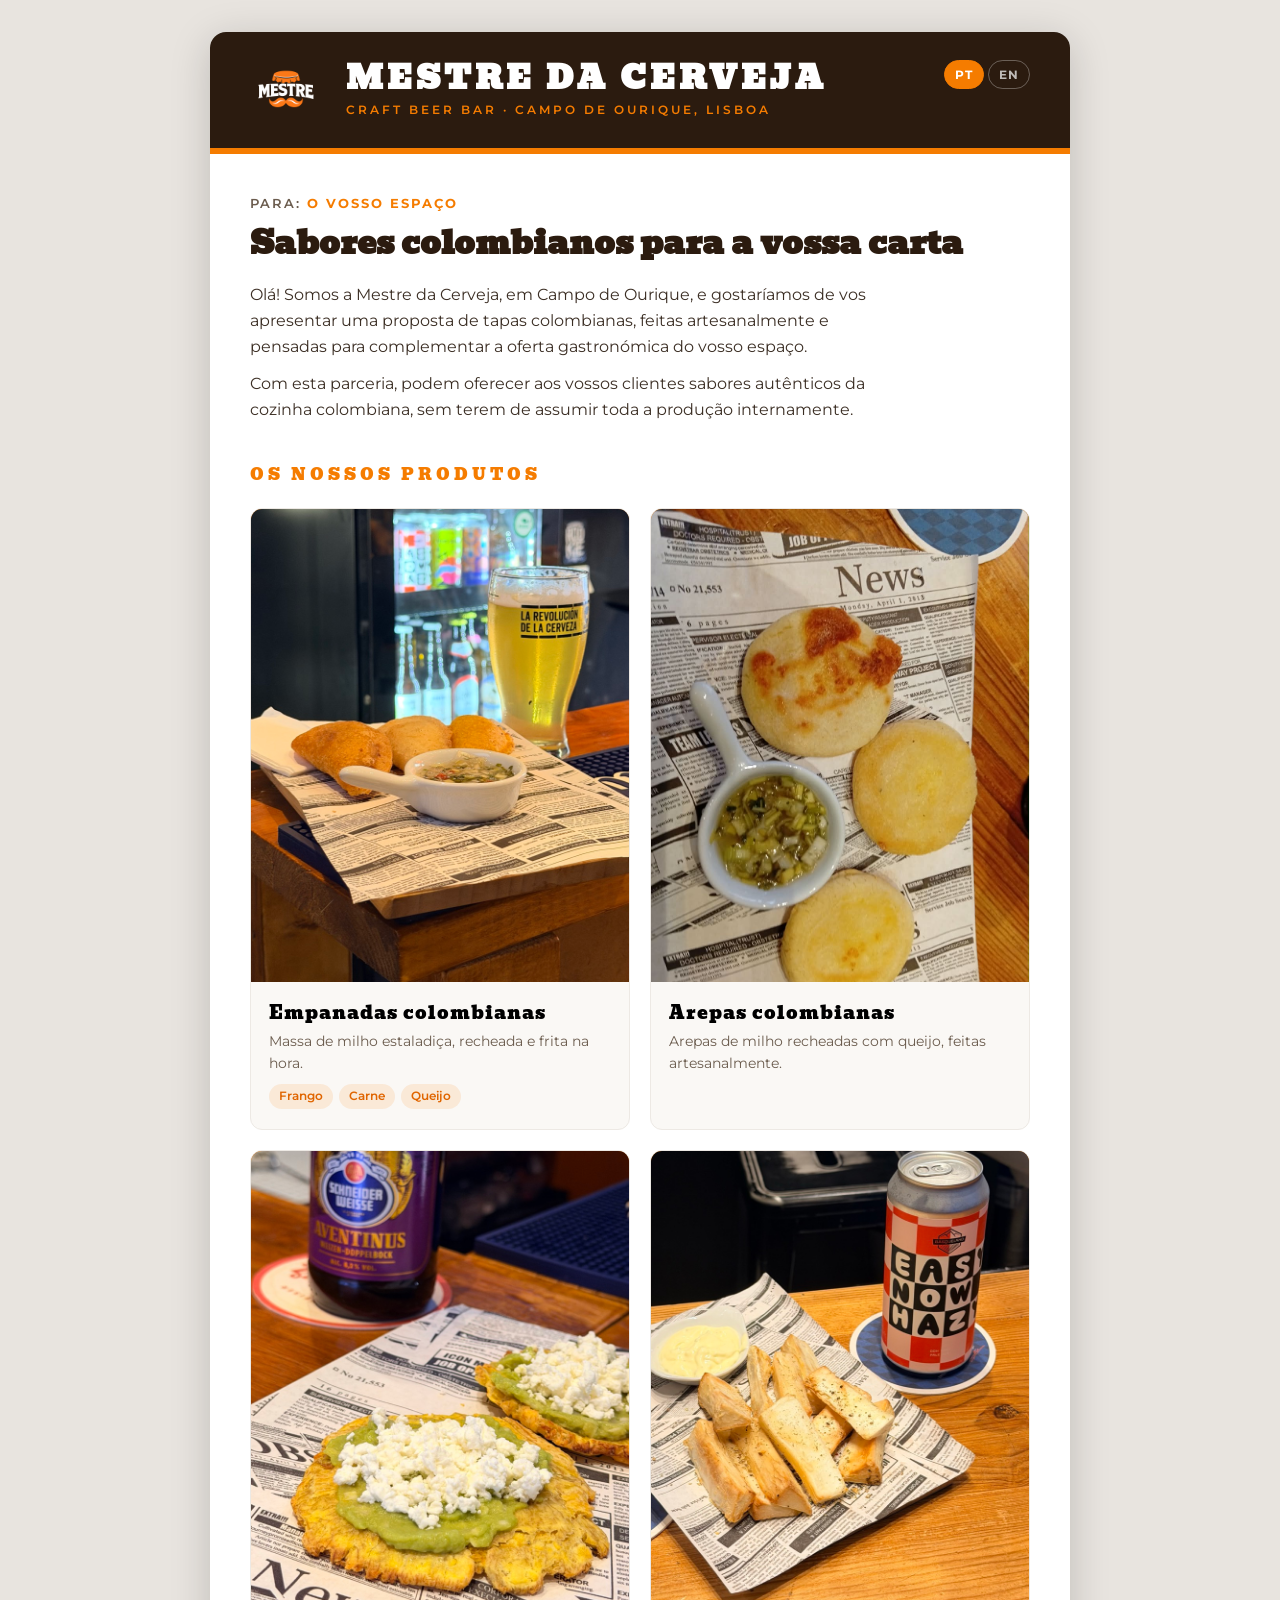
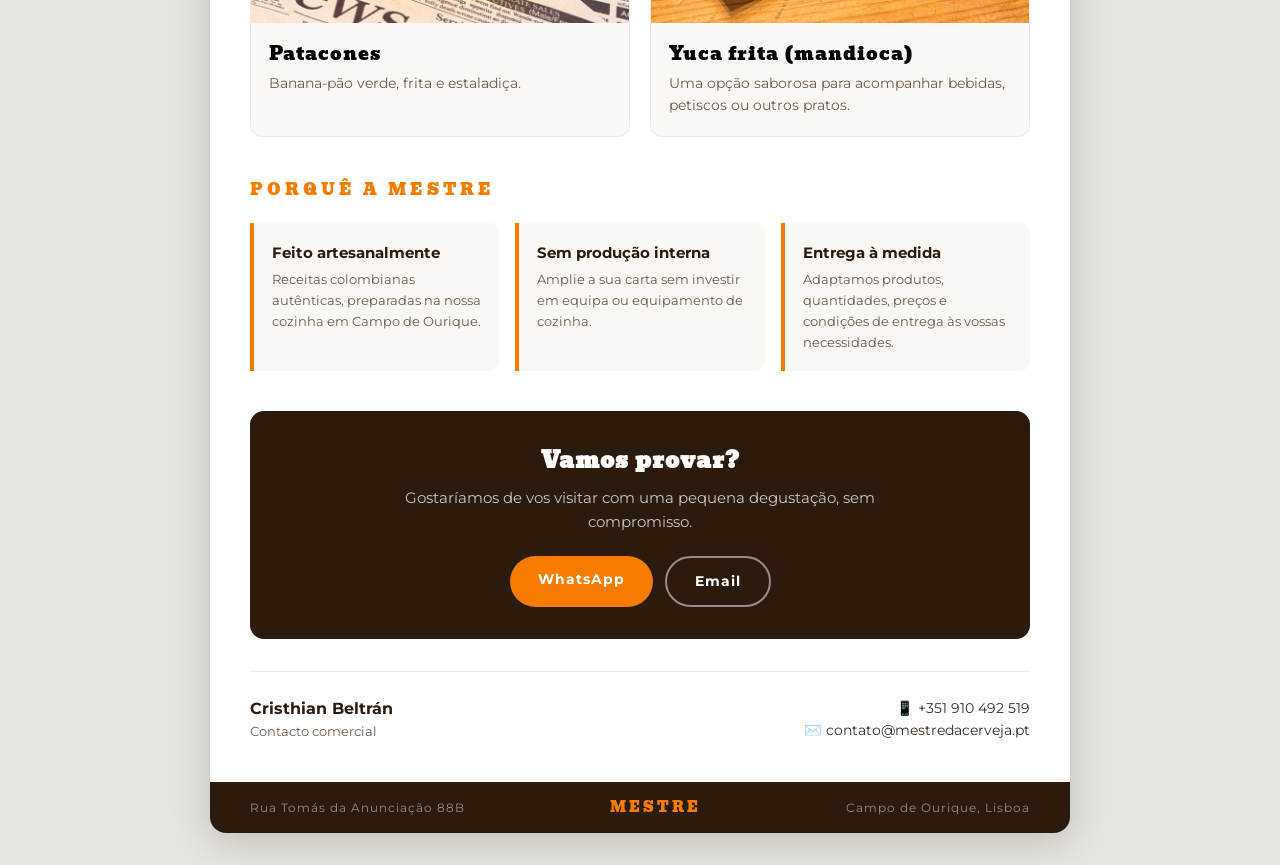
==== proposta/index.html @ fdaa84e7 "Add bilingual tapas proposal page for bar outreach Personalised via ?bar=<name>&lang=pt|en, with pro" ====
<!DOCTYPE html>
<html lang="pt">
<head>
    <meta charset="UTF-8">
    <meta name="viewport" content="width=device-width, initial-scale=1.0">
    <meta name="robots" content="noindex">
    <title>Mestre da Cerveja – Proposta de Tapas</title>
    <link rel="icon" href="../mestre-logo.png">
    <link href="https://fonts.googleapis.com/css2?family=Bevan&family=Montserrat:wght@400;500;600;700&display=swap" rel="stylesheet">
    <style>
        /* ── Reset ── */
        *, *::before, *::after { margin: 0; padding: 0; box-sizing: border-box; }

        /* ── Variables (MESTRE brand) ── */
        :root {
            --orange: #F57C00;
            --orange-dark: #e06500;
            --black: #000000;
            --white: #FFFFFF;
            --dark-brown: #2B1B0F;
            --light-bg: #faf8f5;
            --text: #3b2e24;
            --muted: #6b5c4e;
            --line: #ede9e4;
        }

        body {
            font-family: 'Montserrat', sans-serif;
            background: #e8e4df;
            color: var(--text);
            line-height: 1.6;
            padding: 32px 16px;
        }

        .page {
            max-width: 860px;
            margin: 0 auto;
            background: var(--white);
            box-shadow: 0 8px 40px rgba(0,0,0,0.18);
            border-radius: 16px;
            overflow: hidden;
        }

        /* ── Header ── */
        .page-header {
            background: var(--dark-brown);
            padding: 28px 40px;
            display: flex;
            align-items: center;
            gap: 24px;
        }
        .page-header img { width: 72px; height: auto; flex-shrink: 0; }
        .header-text { flex: 1; }
        .header-text h1 {
            font-family: 'Bevan', serif;
            font-size: 2rem;
            color: var(--white);
            letter-spacing: 4px;
            line-height: 1.1;
        }
        .header-text p {
            font-size: 0.72rem;
            color: var(--orange);
            letter-spacing: 3px;
            text-transform: uppercase;
            margin-top: 6px;
            font-weight: 600;
        }

        /* ── Language toggle ── */
        .lang-toggle { display: flex; gap: 4px; align-self: flex-start; }
        .lang-toggle button {
            font-family: 'Montserrat', sans-serif;
            font-weight: 700;
            font-size: 0.75rem;
            letter-spacing: 1px;
            padding: 6px 10px;
            border: 1px solid rgba(255,255,255,0.3);
            background: transparent;
            color: rgba(255,255,255,0.7);
            border-radius: 999px;
            cursor: pointer;
        }
        .lang-toggle button.active { background: var(--orange); border-color: var(--orange); color: var(--white); }

        .divider { height: 6px; background: var(--orange); }

        /* ── Body ── */
        .page-body { padding: 40px; }

        .recipient {
            font-size: 0.8rem;
            font-weight: 600;
            letter-spacing: 2px;
            text-transform: uppercase;
            color: var(--muted);
        }
        .recipient strong { color: var(--orange); }

        .title {
            font-family: 'Bevan', serif;
            font-size: 2rem;
            line-height: 1.2;
            color: var(--dark-brown);
            margin: 10px 0 20px;
        }

        .intro { font-size: 1rem; max-width: 640px; }
        .intro p + p { margin-top: 12px; }

        .section-label {
            font-family: 'Bevan', serif;
            font-size: 1rem;
            color: var(--orange);
            letter-spacing: 4px;
            text-transform: uppercase;
            margin: 40px 0 20px;
        }

        /* ── Product grid ── */
        .products {
            display: grid;
            grid-template-columns: repeat(2, 1fr);
            gap: 20px;
        }
        .product {
            border: 1px solid var(--line);
            border-radius: 12px;
            overflow: hidden;
            background: var(--light-bg);
            display: flex;
            flex-direction: column;
        }
        .product-photo {
            position: relative;
            aspect-ratio: 4 / 5;
            background: linear-gradient(135deg, var(--orange), var(--dark-brown));
        }
        .product-photo img {
            position: absolute;
            inset: 0;
            width: 100%;
            height: 100%;
            object-fit: cover;
            object-position: center 75%; /* phone photos: the plate sits low in the frame */
            display: block;
        }
        /* Branded fallback when a photo is missing */
        .product-photo .fallback {
            position: absolute;
            inset: 0;
            display: none;
            align-items: center;
            justify-content: center;
            font-size: 4rem;
        }
        .product-photo.no-img img { display: none; }
        .product-photo.no-img .fallback { display: flex; }

        .product-info { padding: 16px 18px 20px; }
        .product-name {
            font-family: 'Bevan', serif;
            font-size: 1.15rem;
            color: var(--black);
            letter-spacing: 1px;
        }
        .product-desc { font-size: 0.85rem; color: var(--muted); margin-top: 4px; }
        .tags { display: flex; flex-wrap: wrap; gap: 6px; margin-top: 10px; }
        .tag {
            font-size: 0.72rem;
            font-weight: 600;
            padding: 3px 10px;
            border-radius: 999px;
            background: rgba(245,124,0,0.12);
            color: var(--orange-dark);
        }

        /* ── Benefits ── */
        .benefits {
            display: grid;
            grid-template-columns: repeat(3, 1fr);
            gap: 16px;
        }
        .benefit {
            padding: 18px;
            border-left: 4px solid var(--orange);
            background: var(--light-bg);
            border-radius: 0 10px 10px 0;
        }
        .benefit h3 { font-size: 0.95rem; font-weight: 700; color: var(--dark-brown); }
        .benefit p { font-size: 0.82rem; color: var(--muted); margin-top: 4px; }

        /* ── CTA ── */
        .cta {
            margin-top: 40px;
            padding: 32px;
            background: var(--dark-brown);
            border-radius: 14px;
            color: var(--white);
            text-align: center;
        }
        .cta h2 { font-family: 'Bevan', serif; font-size: 1.4rem; letter-spacing: 1px; }
        .cta p { color: rgba(255,255,255,0.75); margin: 8px auto 22px; max-width: 520px; font-size: 0.92rem; }
        .cta-buttons { display: flex; gap: 12px; justify-content: center; flex-wrap: wrap; }
        .btn {
            display: inline-block;
            padding: 12px 28px;
            border-radius: 999px;
            font-weight: 700;
            font-size: 0.9rem;
            letter-spacing: 1px;
            text-decoration: none;
            transition: background 0.2s;
        }
        .btn-primary { background: var(--orange); color: var(--white); }
        .btn-primary:hover { background: var(--orange-dark); }
        .btn-outline { border: 2px solid rgba(255,255,255,0.5); color: var(--white); }
        .btn-outline:hover { background: rgba(255,255,255,0.1); }

        /* ── Contact card ── */
        .contact {
            margin-top: 32px;
            display: flex;
            align-items: center;
            gap: 18px;
            padding-top: 24px;
            border-top: 1px solid var(--line);
        }
        .contact-name { font-weight: 700; color: var(--dark-brown); }
        .contact-role { font-size: 0.8rem; color: var(--muted); }
        .contact-lines { margin-left: auto; text-align: right; font-size: 0.88rem; }
        .contact-lines a { color: var(--text); text-decoration: none; display: block; }
        .contact-lines a:hover { color: var(--orange); }

        /* ── Footer ── */
        .page-footer {
            background: var(--dark-brown);
            padding: 14px 40px;
            display: flex;
            justify-content: space-between;
            align-items: center;
            gap: 12px;
        }
        .page-footer p { font-size: 0.72rem; color: rgba(255,255,255,0.5); letter-spacing: 1px; }
        .footer-brand { font-family: 'Bevan', serif; font-size: 0.9rem; color: var(--orange); letter-spacing: 3px; }

        /* ── Phones ── */
        @media (max-width: 640px) {
            body { padding: 0; }
            .page { border-radius: 0; box-shadow: none; }
            .page-header { padding: 20px 16px; gap: 14px; }
            .page-header img { width: 52px; }
            .header-text h1 { font-size: 1.4rem; letter-spacing: 2px; }
            .header-text p { letter-spacing: 1.5px; }
            .page-body { padding: 28px 16px; }
            .title { font-size: 1.5rem; }
            .products, .benefits { grid-template-columns: 1fr; }
            .cta { padding: 24px 16px; }
            .contact { flex-direction: column; align-items: flex-start; }
            .contact-lines { margin-left: 0; text-align: left; }
            .page-footer { padding: 14px 16px; flex-wrap: wrap; }
        }

        /* ── Print / save as PDF ── */
        @media print {
            @page { size: A4; margin: 0; }
            html { font-size: 13px; }
            body { background: none; padding: 0; line-height: 1.45; }
            .page-header { padding: 18px 32px; }
            .title { margin: 6px 0 12px; }
            .product-photo { aspect-ratio: 1 / 1; }
            .page { max-width: none; box-shadow: none; border-radius: 0; }
            .lang-toggle, .cta-buttons { display: none; }
            .page-body { padding: 24px 32px; }
            .section-label { margin: 22px 0 12px; }
            .products { grid-template-columns: repeat(4, 1fr); gap: 10px; }
            .product-info { padding: 10px; }
            .product-name { font-size: 0.95rem; }
            .product-desc { font-size: 0.75rem; }
            .benefit { padding: 12px; }
            .cta { margin-top: 22px; padding: 18px; }
            .cta p { margin-bottom: 0; }
            .contact { margin-top: 18px; padding-top: 14px; }
            * { -webkit-print-color-adjust: exact; print-color-adjust: exact; }
        }
    </style>
</head>
<body>

    <div class="page">

        <header class="page-header">
            <img src="../mestre-logo.png" alt="MESTRE">
            <div class="header-text">
                <h1>MESTRE DA CERVEJA</h1>
                <p data-i18n="tagline">Craft Beer Bar · Campo de Ourique, Lisboa</p>
            </div>
            <div class="lang-toggle">
                <button type="button" data-lang="pt">PT</button>
                <button type="button" data-lang="en">EN</button>
            </div>
        </header>

        <div class="divider"></div>

        <main class="page-body">
            <div class="recipient"><span data-i18n="to">Para</span>: <strong data-bar></strong></div>
            <h2 class="title" data-i18n="title">Sabores colombianos para a vossa carta</h2>

            <div class="intro">
                <p data-i18n="intro1"></p>
                <p data-i18n="intro2"></p>
            </div>

            <div class="section-label" data-i18n="productsLabel">Os nossos produtos</div>

            <div class="products">
                <article class="product">
                    <div class="product-photo">
                        <img src="img/empanadas.jpg" alt="Empanadas" loading="lazy">
                        <span class="fallback">🥟</span>
                    </div>
                    <div class="product-info">
                        <div class="product-name" data-i18n="empanadasName">Empanadas colombianas</div>
                        <div class="product-desc" data-i18n="empanadasDesc"></div>
                        <div class="tags">
                            <span class="tag" data-i18n="chicken">Frango</span>
                            <span class="tag" data-i18n="beef">Carne</span>
                            <span class="tag" data-i18n="cheese">Queijo</span>
                        </div>
                    </div>
                </article>

                <article class="product">
                    <div class="product-photo">
                        <img src="img/arepas.jpg" alt="Arepas" loading="lazy" style="object-position: center">
                        <span class="fallback">🫓</span>
                    </div>
                    <div class="product-info">
                        <div class="product-name" data-i18n="arepasName">Arepas colombianas</div>
                        <div class="product-desc" data-i18n="arepasDesc"></div>
                    </div>
                </article>

                <article class="product">
                    <div class="product-photo">
                        <img src="img/patacones.jpg" alt="Patacones" loading="lazy">
                        <span class="fallback">🍌</span>
                    </div>
                    <div class="product-info">
                        <div class="product-name">Patacones</div>
                        <div class="product-desc" data-i18n="pataconesDesc"></div>
                    </div>
                </article>

                <article class="product">
                    <div class="product-photo">
                        <img src="img/yuca.jpg" alt="Yuca frita" loading="lazy">
                        <span class="fallback">🍠</span>
                    </div>
                    <div class="product-info">
                        <div class="product-name" data-i18n="yucaName">Yuca frita</div>
                        <div class="product-desc" data-i18n="yucaDesc"></div>
                    </div>
                </article>
            </div>

            <div class="section-label" data-i18n="whyLabel">Porquê a Mestre</div>

            <div class="benefits">
                <div class="benefit">
                    <h3 data-i18n="b1Title"></h3>
                    <p data-i18n="b1Text"></p>
                </div>
                <div class="benefit">
                    <h3 data-i18n="b2Title"></h3>
                    <p data-i18n="b2Text"></p>
                </div>
                <div class="benefit">
                    <h3 data-i18n="b3Title"></h3>
                    <p data-i18n="b3Text"></p>
                </div>
            </div>

            <section class="cta">
                <h2 data-i18n="ctaTitle"></h2>
                <p data-i18n="ctaText"></p>
                <div class="cta-buttons">
                    <a class="btn btn-primary" id="wa-link" href="https://wa.me/351910492519" target="_blank" rel="noopener">WhatsApp</a>
                    <a class="btn btn-outline" id="mail-link" href="mailto:contato@mestredacerveja.pt">Email</a>
                </div>
            </section>

            <div class="contact">
                <div>
                    <div class="contact-name">Cristhian Beltrán</div>
                    <div class="contact-role" data-i18n="role">Contacto comercial</div>
                </div>
                <div class="contact-lines">
                    <a href="tel:+351910492519">📱 +351 910 492 519</a>
                    <a href="mailto:contato@mestredacerveja.pt">✉️ contato@mestredacerveja.pt</a>
                </div>
            </div>
        </main>

        <footer class="page-footer">
            <p>Rua Tomás da Anunciação 88B</p>
            <span class="footer-brand">MESTRE</span>
            <p>Campo de Ourique, Lisboa</p>
        </footer>

    </div>

    <script>
        const TEXT = {
            pt: {
                pageTitle: 'Mestre da Cerveja – Proposta de Tapas',
                tagline: 'Craft Beer Bar · Campo de Ourique, Lisboa',
                to: 'Para',
                fallbackBar: 'o vosso espaço',
                title: 'Sabores colombianos para a vossa carta',
                intro1: 'Olá! Somos a Mestre da Cerveja, em Campo de Ourique, e gostaríamos de vos apresentar uma proposta de tapas colombianas, feitas artesanalmente e pensadas para complementar a oferta gastronómica do vosso espaço.',
                intro2: 'Com esta parceria, podem oferecer aos vossos clientes sabores autênticos da cozinha colombiana, sem terem de assumir toda a produção internamente.',
                productsLabel: 'Os nossos produtos',
                empanadasName: 'Empanadas colombianas',
                empanadasDesc: 'Massa de milho estaladiça, recheada e frita na hora.',
                chicken: 'Frango',
                beef: 'Carne',
                cheese: 'Queijo',
                arepasName: 'Arepas colombianas',
                arepasDesc: 'Arepas de milho recheadas com queijo, feitas artesanalmente.',
                pataconesDesc: 'Banana-pão verde, frita e estaladiça.',
                yucaName: 'Yuca frita (mandioca)',
                yucaDesc: 'Uma opção saborosa para acompanhar bebidas, petiscos ou outros pratos.',
                whyLabel: 'Porquê a Mestre',
                b1Title: 'Feito artesanalmente',
                b1Text: 'Receitas colombianas autênticas, preparadas na nossa cozinha em Campo de Ourique.',
                b2Title: 'Sem produção interna',
                b2Text: 'Amplie a sua carta sem investir em equipa ou equipamento de cozinha.',
                b3Title: 'Entrega à medida',
                b3Text: 'Adaptamos produtos, quantidades, preços e condições de entrega às vossas necessidades.',
                ctaTitle: 'Vamos provar?',
                ctaText: 'Gostaríamos de vos visitar com uma pequena degustação, sem compromisso.',
                role: 'Contacto comercial',
                waText: bar => `Olá Cristhian! Vimos a proposta de tapas da Mestre da Cerveja${bar ? ' para ' + bar : ''} e gostaríamos de marcar uma degustação.`,
                mailSubject: bar => `Degustação de tapas colombianas${bar ? ' – ' + bar : ''}`,
            },
            en: {
                pageTitle: 'Mestre da Cerveja – Tapas Proposal',
                tagline: 'Craft Beer Bar · Campo de Ourique, Lisbon',
                to: 'For',
                fallbackBar: 'your venue',
                title: 'Colombian flavours for your menu',
                intro1: 'Hello! We are Mestre da Cerveja, a craft beer bar in Campo de Ourique, and we would like to present a selection of handmade Colombian tapas, designed to complement the food offer at your venue.',
                intro2: 'Through this partnership, you can offer your guests authentic Colombian flavours without having to take on all the production in-house.',
                productsLabel: 'Our products',
                empanadasName: 'Colombian empanadas',
                empanadasDesc: 'Crispy corn pastry, filled and freshly fried.',
                chicken: 'Chicken',
                beef: 'Beef',
                cheese: 'Cheese',
                arepasName: 'Colombian arepas',
                arepasDesc: 'Handmade corn arepas filled with cheese.',
                pataconesDesc: 'Crispy fried green plantain.',
                yucaName: 'Fried yuca (cassava)',
                yucaDesc: 'A tasty option to pair with drinks, tapas or other dishes.',
                whyLabel: 'Why Mestre',
                b1Title: 'Handmade',
                b1Text: 'Authentic Colombian recipes, prepared in our kitchen in Campo de Ourique.',
                b2Title: 'No kitchen needed',
                b2Text: 'Expand your menu without investing in kitchen staff or equipment.',
                b3Title: 'Flexible delivery',
                b3Text: 'We tailor products, quantities, prices and delivery terms to your needs.',
                ctaTitle: 'Shall we have a taste?',
                ctaText: 'We would love to visit you with a small, no-obligation tasting.',
                role: 'Sales contact',
                waText: bar => `Hi Cristhian! We saw the Mestre da Cerveja tapas proposal${bar ? ' for ' + bar : ''} and would like to book a tasting.`,
                mailSubject: bar => `Colombian tapas tasting${bar ? ' – ' + bar : ''}`,
            },
        };

        const params = new URLSearchParams(location.search);
        const bar = (params.get('bar') || '').trim().slice(0, 80);

        function render(lang) {
            const t = TEXT[lang];
            document.documentElement.lang = lang;
            document.title = bar ? `${t.pageTitle} · ${bar}` : t.pageTitle;

            // textContent keeps any ?bar= input as plain text
            document.querySelectorAll('[data-i18n]').forEach(el => {
                el.textContent = t[el.dataset.i18n];
            });
            document.querySelectorAll('[data-bar]').forEach(el => {
                el.textContent = bar || t.fallbackBar;
            });
            document.querySelectorAll('[data-lang]').forEach(btn => {
                btn.classList.toggle('active', btn.dataset.lang === lang);
            });

            document.getElementById('wa-link').href =
                'https://wa.me/351910492519?text=' + encodeURIComponent(t.waText(bar));
            document.getElementById('mail-link').href =
                'mailto:contato@mestredacerveja.pt?subject=' + encodeURIComponent(t.mailSubject(bar));

            const url = new URL(location.href);
            url.searchParams.set('lang', lang);
            history.replaceState(null, '', url);
        }

        document.querySelectorAll('[data-lang]').forEach(btn => {
            btn.addEventListener('click', () => render(btn.dataset.lang));
        });

        // Show branded fallback for any missing photo
        document.querySelectorAll('.product-photo img').forEach(img => {
            const markMissing = () => img.parentElement.classList.add('no-img');
            img.addEventListener('error', markMissing);
            if (img.complete && img.naturalWidth === 0) markMissing();
        });

        render(params.get('lang') === 'en' ? 'en' : 'pt');
    </script>

</body>
</html>
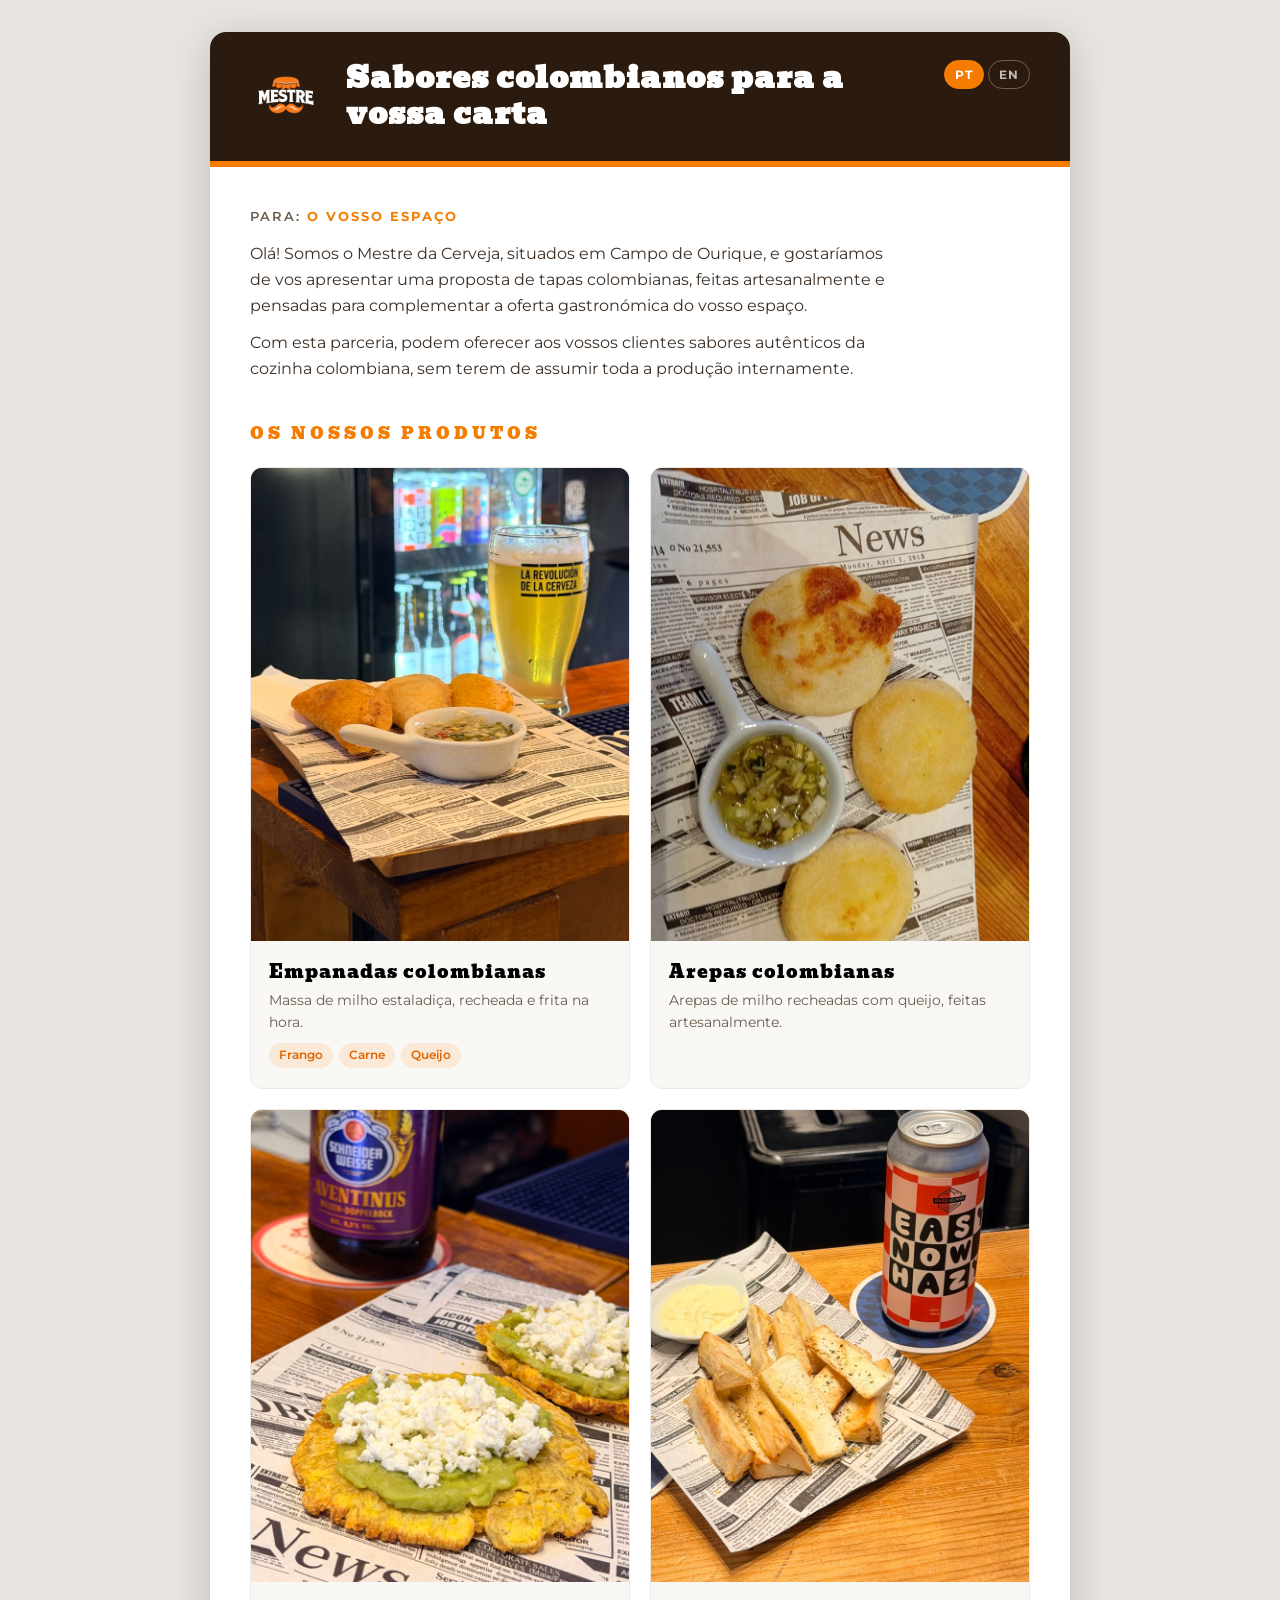
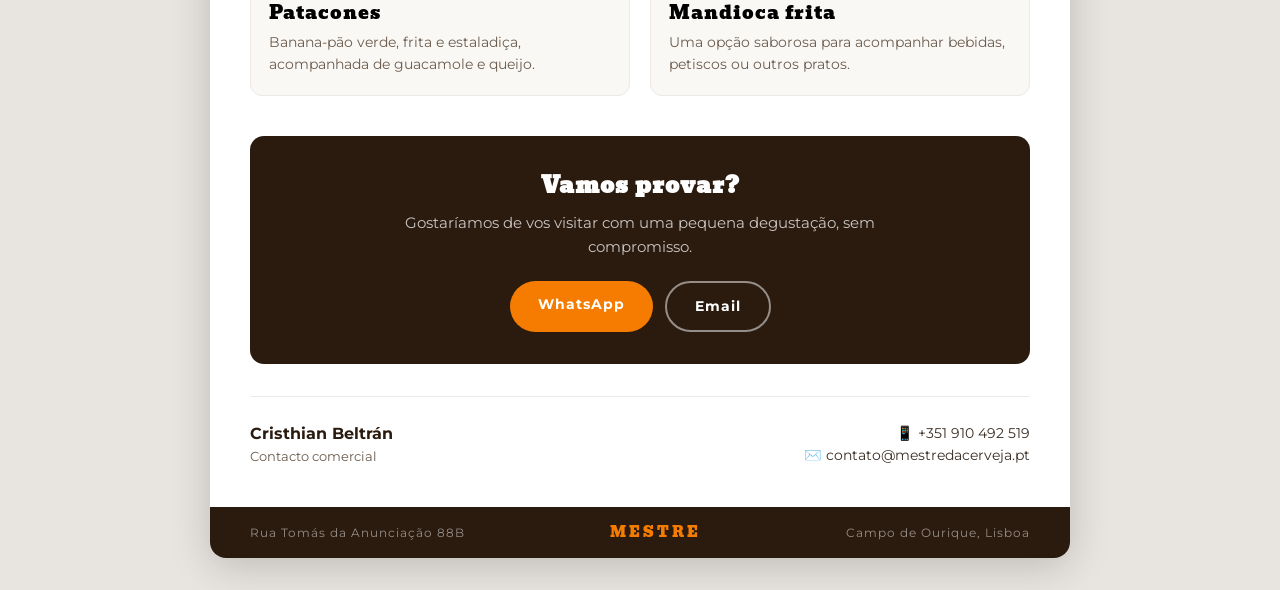
==== commit fe78136c: "Update tapas proposal: title in header, new copy, drop 'Porquê a Mestre' Co-Authored-By: Claude Opus" ====
--- a/proposta/index.html
+++ b/proposta/index.html
@@ -53,10 +53,10 @@
         .header-text { flex: 1; }
         .header-text h1 {
             font-family: 'Bevan', serif;
-            font-size: 2rem;
+            font-size: 1.9rem;
             color: var(--white);
-            letter-spacing: 4px;
-            line-height: 1.1;
+            letter-spacing: 1px;
+            line-height: 1.2;
         }
         .header-text p {
             font-size: 0.72rem;
@@ -97,13 +97,7 @@
         }
         .recipient strong { color: var(--orange); }
 
-        .title {
-            font-family: 'Bevan', serif;
-            font-size: 2rem;
-            line-height: 1.2;
-            color: var(--dark-brown);
-            margin: 10px 0 20px;
-        }
+        .recipient + .intro { margin-top: 14px; }
 
         .intro { font-size: 1rem; max-width: 640px; }
         .intro p + p { margin-top: 12px; }
@@ -174,21 +168,6 @@
             background: rgba(245,124,0,0.12);
             color: var(--orange-dark);
         }
-
-        /* ── Benefits ── */
-        .benefits {
-            display: grid;
-            grid-template-columns: repeat(3, 1fr);
-            gap: 16px;
-        }
-        .benefit {
-            padding: 18px;
-            border-left: 4px solid var(--orange);
-            background: var(--light-bg);
-            border-radius: 0 10px 10px 0;
-        }
-        .benefit h3 { font-size: 0.95rem; font-weight: 700; color: var(--dark-brown); }
-        .benefit p { font-size: 0.82rem; color: var(--muted); margin-top: 4px; }
 
         /* ── CTA ── */
         .cta {
@@ -250,11 +229,9 @@
             .page { border-radius: 0; box-shadow: none; }
             .page-header { padding: 20px 16px; gap: 14px; }
             .page-header img { width: 52px; }
-            .header-text h1 { font-size: 1.4rem; letter-spacing: 2px; }
-            .header-text p { letter-spacing: 1.5px; }
+            .header-text h1 { font-size: 1.3rem; letter-spacing: 0.5px; }
             .page-body { padding: 28px 16px; }
-            .title { font-size: 1.5rem; }
-            .products, .benefits { grid-template-columns: 1fr; }
+            .products { grid-template-columns: 1fr; }
             .cta { padding: 24px 16px; }
             .contact { flex-direction: column; align-items: flex-start; }
             .contact-lines { margin-left: 0; text-align: left; }
@@ -267,7 +244,6 @@
             html { font-size: 13px; }
             body { background: none; padding: 0; line-height: 1.45; }
             .page-header { padding: 18px 32px; }
-            .title { margin: 6px 0 12px; }
             .product-photo { aspect-ratio: 1 / 1; }
             .page { max-width: none; box-shadow: none; border-radius: 0; }
             .lang-toggle, .cta-buttons { display: none; }
@@ -277,7 +253,6 @@
             .product-info { padding: 10px; }
             .product-name { font-size: 0.95rem; }
             .product-desc { font-size: 0.75rem; }
-            .benefit { padding: 12px; }
             .cta { margin-top: 22px; padding: 18px; }
             .cta p { margin-bottom: 0; }
             .contact { margin-top: 18px; padding-top: 14px; }
@@ -292,8 +267,7 @@
         <header class="page-header">
             <img src="../mestre-logo.png" alt="MESTRE">
             <div class="header-text">
-                <h1>MESTRE DA CERVEJA</h1>
-                <p data-i18n="tagline">Craft Beer Bar · Campo de Ourique, Lisboa</p>
+                <h1 data-i18n="title">Sabores colombianos para a vossa carta</h1>
             </div>
             <div class="lang-toggle">
                 <button type="button" data-lang="pt">PT</button>
@@ -305,7 +279,6 @@
 
         <main class="page-body">
             <div class="recipient"><span data-i18n="to">Para</span>: <strong data-bar></strong></div>
-            <h2 class="title" data-i18n="title">Sabores colombianos para a vossa carta</h2>
 
             <div class="intro">
                 <p data-i18n="intro1"></p>
@@ -355,7 +328,7 @@
 
                 <article class="product">
                     <div class="product-photo">
-                        <img src="img/yuca.jpg" alt="Yuca frita" loading="lazy">
+                        <img src="img/yuca.jpg" alt="Mandioca frita" loading="lazy">
                         <span class="fallback">🍠</span>
                     </div>
                     <div class="product-info">
@@ -363,23 +336,6 @@
                         <div class="product-desc" data-i18n="yucaDesc"></div>
                     </div>
                 </article>
-            </div>
-
-            <div class="section-label" data-i18n="whyLabel">Porquê a Mestre</div>
-
-            <div class="benefits">
-                <div class="benefit">
-                    <h3 data-i18n="b1Title"></h3>
-                    <p data-i18n="b1Text"></p>
-                </div>
-                <div class="benefit">
-                    <h3 data-i18n="b2Title"></h3>
-                    <p data-i18n="b2Text"></p>
-                </div>
-                <div class="benefit">
-                    <h3 data-i18n="b3Title"></h3>
-                    <p data-i18n="b3Text"></p>
-                </div>
             </div>
 
             <section class="cta">
@@ -415,11 +371,10 @@
         const TEXT = {
             pt: {
                 pageTitle: 'Mestre da Cerveja – Proposta de Tapas',
-                tagline: 'Craft Beer Bar · Campo de Ourique, Lisboa',
                 to: 'Para',
                 fallbackBar: 'o vosso espaço',
                 title: 'Sabores colombianos para a vossa carta',
-                intro1: 'Olá! Somos a Mestre da Cerveja, em Campo de Ourique, e gostaríamos de vos apresentar uma proposta de tapas colombianas, feitas artesanalmente e pensadas para complementar a oferta gastronómica do vosso espaço.',
+                intro1: 'Olá! Somos o Mestre da Cerveja, situados em Campo de Ourique, e gostaríamos de vos apresentar uma proposta de tapas colombianas, feitas artesanalmente e pensadas para complementar a oferta gastronómica do vosso espaço.',
                 intro2: 'Com esta parceria, podem oferecer aos vossos clientes sabores autênticos da cozinha colombiana, sem terem de assumir toda a produção internamente.',
                 productsLabel: 'Os nossos produtos',
                 empanadasName: 'Empanadas colombianas',
@@ -429,29 +384,21 @@
                 cheese: 'Queijo',
                 arepasName: 'Arepas colombianas',
                 arepasDesc: 'Arepas de milho recheadas com queijo, feitas artesanalmente.',
-                pataconesDesc: 'Banana-pão verde, frita e estaladiça.',
-                yucaName: 'Yuca frita (mandioca)',
+                pataconesDesc: 'Banana-pão verde, frita e estaladiça, acompanhada de guacamole e queijo.',
+                yucaName: 'Mandioca frita',
                 yucaDesc: 'Uma opção saborosa para acompanhar bebidas, petiscos ou outros pratos.',
-                whyLabel: 'Porquê a Mestre',
-                b1Title: 'Feito artesanalmente',
-                b1Text: 'Receitas colombianas autênticas, preparadas na nossa cozinha em Campo de Ourique.',
-                b2Title: 'Sem produção interna',
-                b2Text: 'Amplie a sua carta sem investir em equipa ou equipamento de cozinha.',
-                b3Title: 'Entrega à medida',
-                b3Text: 'Adaptamos produtos, quantidades, preços e condições de entrega às vossas necessidades.',
                 ctaTitle: 'Vamos provar?',
                 ctaText: 'Gostaríamos de vos visitar com uma pequena degustação, sem compromisso.',
                 role: 'Contacto comercial',
-                waText: bar => `Olá Cristhian! Vimos a proposta de tapas da Mestre da Cerveja${bar ? ' para ' + bar : ''} e gostaríamos de marcar uma degustação.`,
+                waText: bar => `Olá Cristhian! Vimos a proposta de tapas do Mestre da Cerveja${bar ? ' para ' + bar : ''} e gostaríamos de marcar uma degustação.`,
                 mailSubject: bar => `Degustação de tapas colombianas${bar ? ' – ' + bar : ''}`,
             },
             en: {
                 pageTitle: 'Mestre da Cerveja – Tapas Proposal',
-                tagline: 'Craft Beer Bar · Campo de Ourique, Lisbon',
                 to: 'For',
                 fallbackBar: 'your venue',
                 title: 'Colombian flavours for your menu',
-                intro1: 'Hello! We are Mestre da Cerveja, a craft beer bar in Campo de Ourique, and we would like to present a selection of handmade Colombian tapas, designed to complement the food offer at your venue.',
+                intro1: 'Hello! We are Mestre da Cerveja, based in Campo de Ourique, and we would like to present a selection of handmade Colombian tapas, designed to complement the food offer at your venue.',
                 intro2: 'Through this partnership, you can offer your guests authentic Colombian flavours without having to take on all the production in-house.',
                 productsLabel: 'Our products',
                 empanadasName: 'Colombian empanadas',
@@ -461,16 +408,9 @@
                 cheese: 'Cheese',
                 arepasName: 'Colombian arepas',
                 arepasDesc: 'Handmade corn arepas filled with cheese.',
-                pataconesDesc: 'Crispy fried green plantain.',
-                yucaName: 'Fried yuca (cassava)',
+                pataconesDesc: 'Crispy fried green plantain, served with guacamole and cheese.',
+                yucaName: 'Fried cassava',
                 yucaDesc: 'A tasty option to pair with drinks, tapas or other dishes.',
-                whyLabel: 'Why Mestre',
-                b1Title: 'Handmade',
-                b1Text: 'Authentic Colombian recipes, prepared in our kitchen in Campo de Ourique.',
-                b2Title: 'No kitchen needed',
-                b2Text: 'Expand your menu without investing in kitchen staff or equipment.',
-                b3Title: 'Flexible delivery',
-                b3Text: 'We tailor products, quantities, prices and delivery terms to your needs.',
                 ctaTitle: 'Shall we have a taste?',
                 ctaText: 'We would love to visit you with a small, no-obligation tasting.',
                 role: 'Sales contact',
